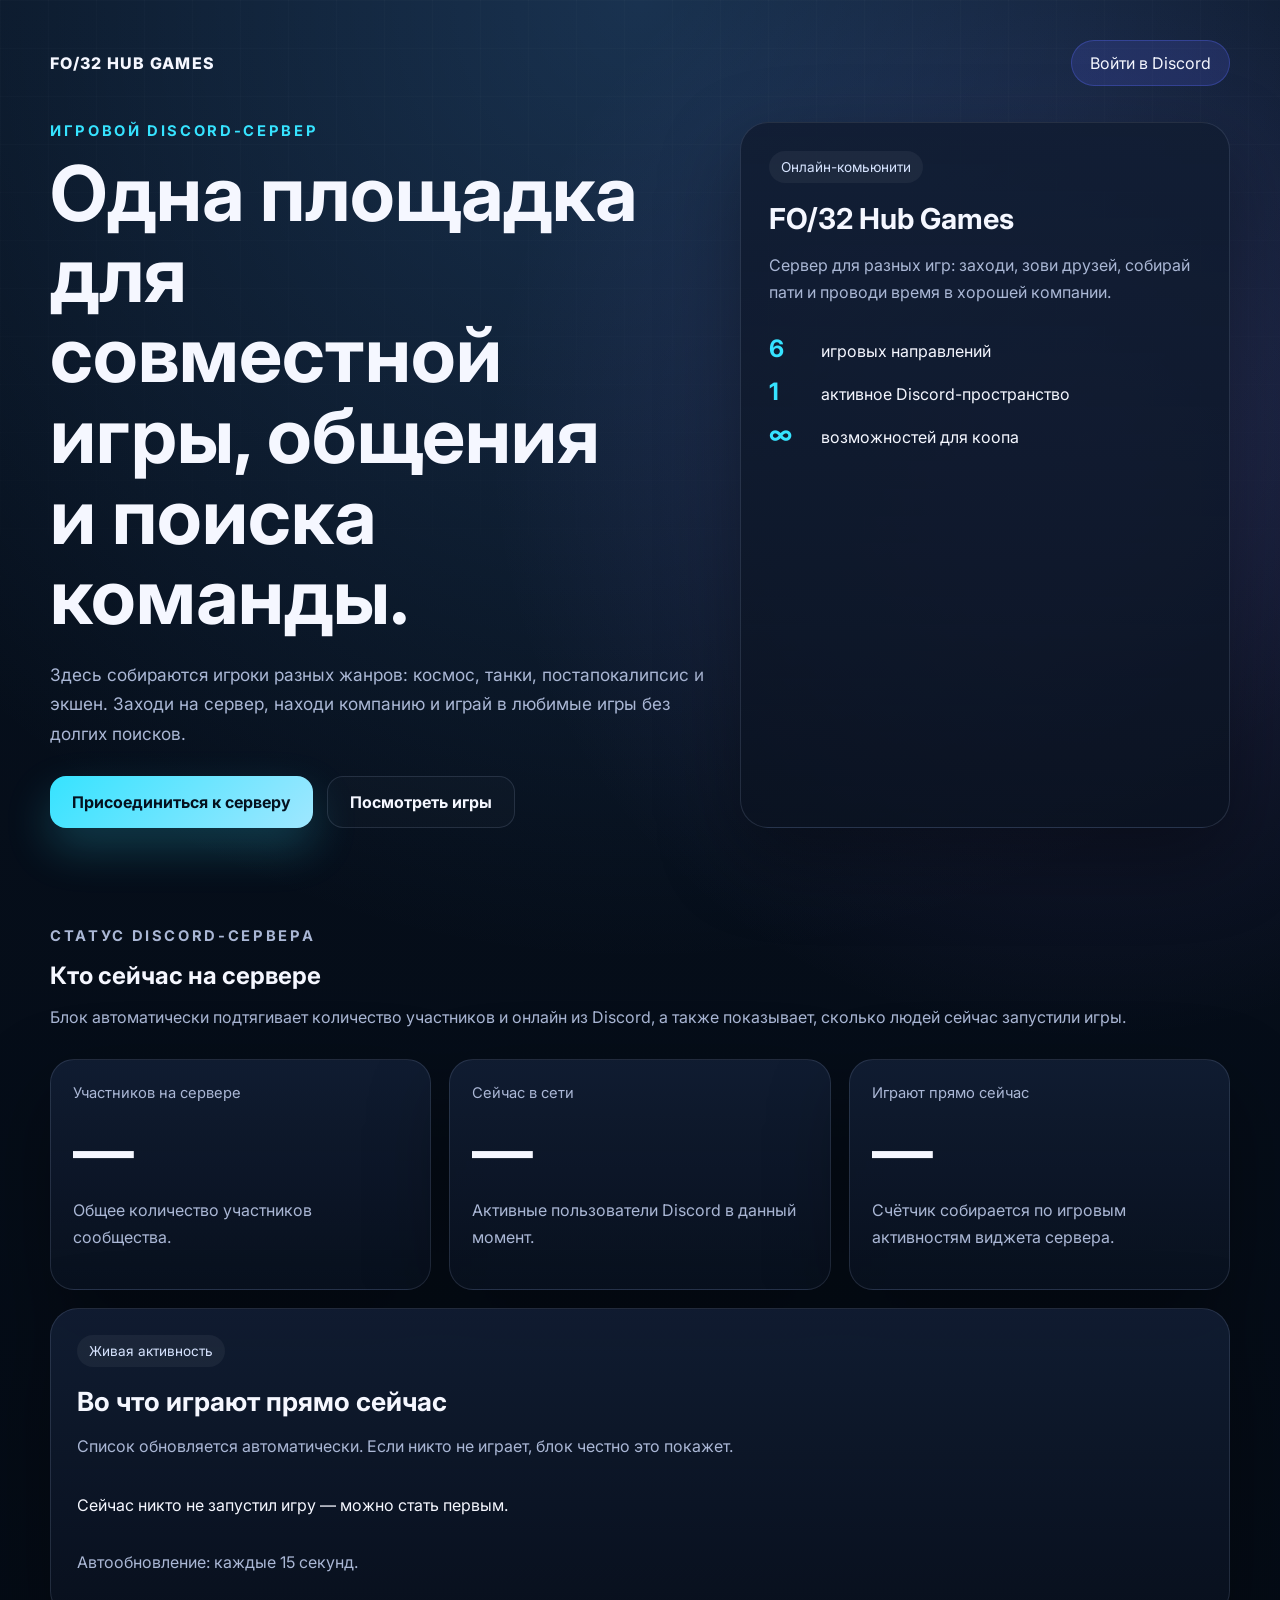
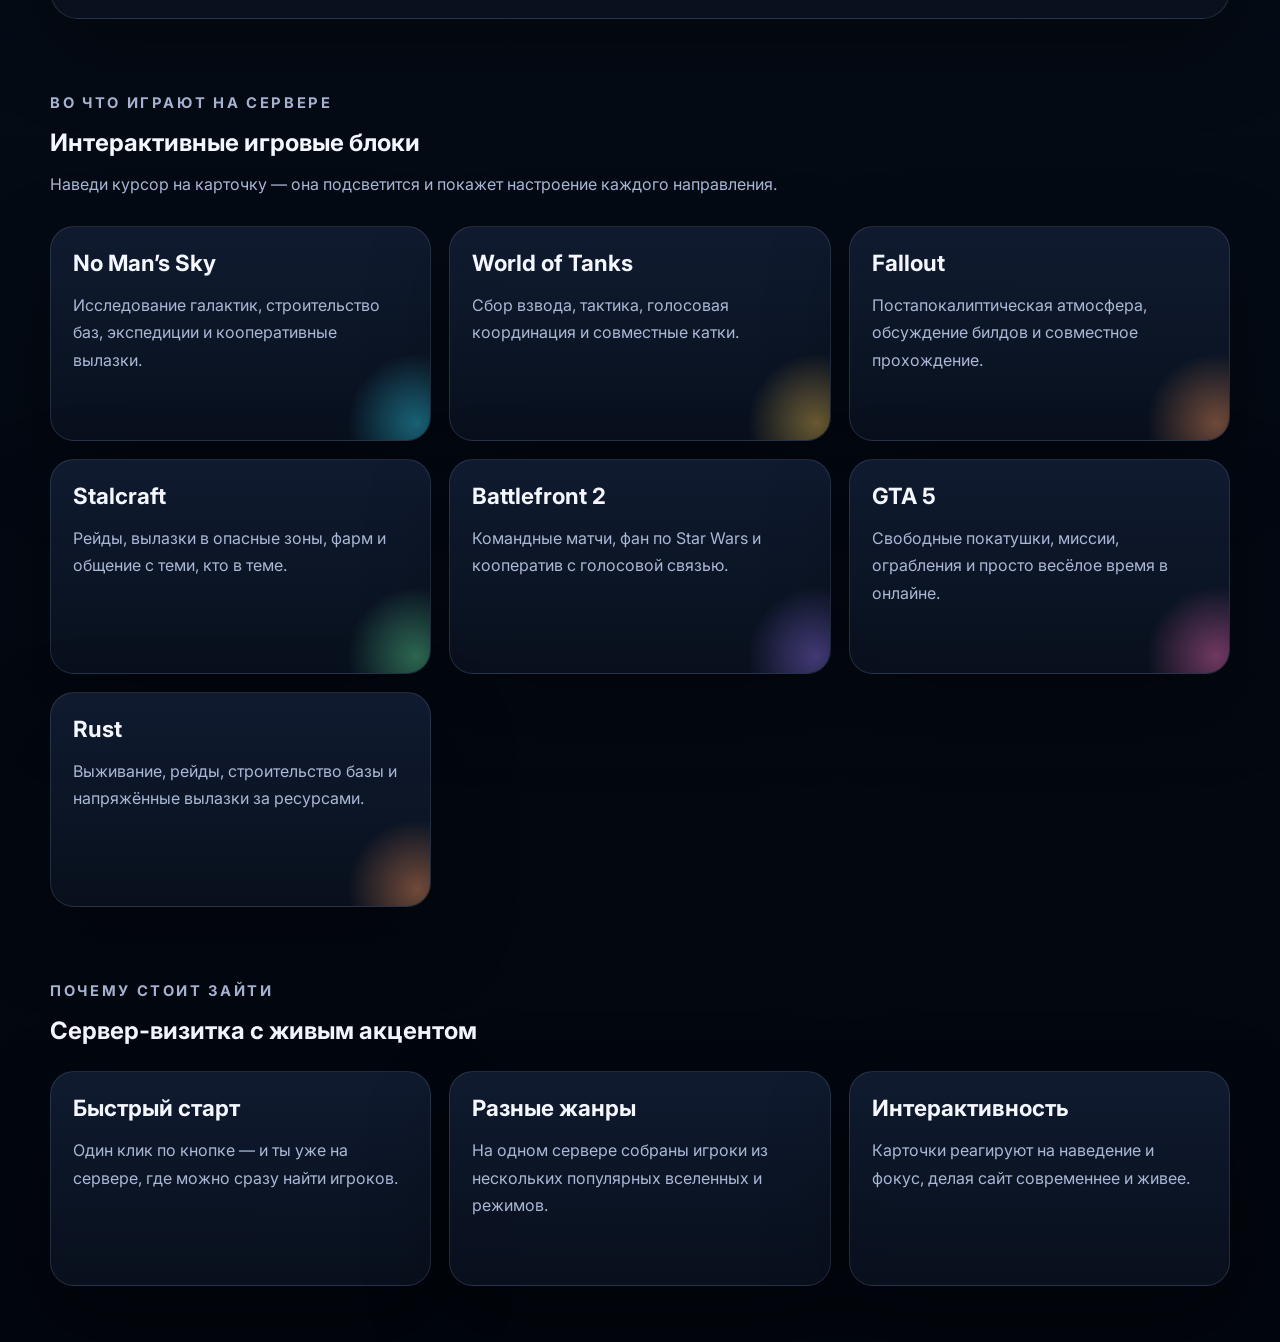
==== index.html @ f8ba15db "Remove webhook bridge support from status page" ====
<!doctype html>
<html lang="ru">
  <head>
    <meta charset="UTF-8" />
    <meta name="viewport" content="width=device-width, initial-scale=1.0" />
    <title>FO/32 Hub Games — Discord сервер для геймеров</title>
    <meta
      name="description"
      content="FO/32 Hub Games — Discord-сервер для совместной игры в No Man's Sky, World of Tanks, Fallout, Stalcraft, Battlefront 2 и GTA 5."
    />
    <link rel="preconnect" href="https://fonts.googleapis.com" />
    <link rel="preconnect" href="https://fonts.gstatic.com" crossorigin />
    <link
      href="https://fonts.googleapis.com/css2?family=Inter:wght@400;500;700;800&display=swap"
      rel="stylesheet"
    />
    <link rel="stylesheet" href="style.css" />
  </head>
  <body>
    <div class="page-shell">
      <header class="hero">
        <nav class="topbar">
          <div class="brand">FO/32 Hub Games</div>
          <a class="discord-link" href="https://discord.gg/TZqFmdJtBF" target="_blank" rel="noreferrer">
            Войти в Discord
          </a>
        </nav>

        <div class="hero__content">
          <div class="hero__text">
            <p class="eyebrow">Игровой Discord-сервер</p>
            <h1>Одна площадка для совместной игры, общения и поиска команды.</h1>
            <p class="hero__description">
              Здесь собираются игроки разных жанров: космос, танки, постапокалипсис и экшен.
              Заходи на сервер, находи компанию и играй в любимые игры без долгих поисков.
            </p>
            <div class="hero__actions">
              <a class="button button--primary" href="https://discord.gg/TZqFmdJtBF" target="_blank" rel="noreferrer">
                Присоединиться к серверу
              </a>
              <a class="button button--secondary" href="#games">Посмотреть игры</a>
            </div>
          </div>

          <div class="hero__panel interactive-card" data-accent="blue">
            <span class="panel-tag">Онлайн-комьюнити</span>
            <h2>FO/32 Hub Games</h2>
            <p>
              Сервер для разных игр: заходи, зови друзей, собирай пати и проводи время в хорошей компании.
            </p>
            <ul class="hero__stats">
              <li><strong>6</strong><span>игровых направлений</span></li>
              <li><strong>1</strong><span>активное Discord-пространство</span></li>
              <li><strong>∞</strong><span>возможностей для коопа</span></li>
            </ul>
          </div>
        </div>
      </header>

      <main>
        <section class="section status-section" id="status">
          <div class="section-heading">
            <p class="eyebrow">Статус Discord-сервера</p>
            <h2>Кто сейчас на сервере</h2>
            <p>
              Блок автоматически подтягивает количество участников и онлайн из Discord, а также показывает,
              сколько людей сейчас запустили игры.
            </p>
          </div>

          <div class="status-grid">
            <article class="status-card interactive-card" data-accent="cyan" tabindex="0">
              <span class="status-card__label">Участников на сервере</span>
              <strong class="status-card__value" data-stat="members">—</strong>
              <p class="status-card__meta">Общее количество участников сообщества.</p>
            </article>

            <article class="status-card interactive-card" data-accent="green" tabindex="0">
              <span class="status-card__label">Сейчас в сети</span>
              <strong class="status-card__value" data-stat="online">—</strong>
              <p class="status-card__meta">Активные пользователи Discord в данный момент.</p>
            </article>

            <article class="status-card interactive-card" data-accent="violet" tabindex="0">
              <span class="status-card__label">Играют прямо сейчас</span>
              <strong class="status-card__value" data-stat="playing">—</strong>
              <p class="status-card__meta">Счётчик собирается по игровым активностям виджета сервера.</p>
            </article>
          </div>

          <div class="status-panel interactive-card" data-accent="blue">
            <div>
              <span class="panel-tag">Живая активность</span>
              <h3>Во что играют прямо сейчас</h3>
              <p class="status-panel__text">
                Список обновляется автоматически. Если никто не играет, блок честно это покажет.
              </p>
            </div>
            <div class="status-games" data-active-games>Загрузка данных…</div>
            <p class="status-footnote">Автообновление: каждые 15 секунд.</p>
          </div>
        </section>

        <section class="section" id="games">
          <div class="section-heading">
            <p class="eyebrow">Во что играют на сервере</p>
            <h2>Интерактивные игровые блоки</h2>
            <p>
              Наведи курсор на карточку — она подсветится и покажет настроение каждого направления.
            </p>
          </div>

          <div class="games-grid">
            <article class="game-card interactive-card" data-accent="cyan" tabindex="0">
              <span class="game-card__glow"></span>
              <h3>No Man’s Sky</h3>
              <p>Исследование галактик, строительство баз, экспедиции и кооперативные вылазки.</p>
            </article>

            <article class="game-card interactive-card" data-accent="gold" tabindex="0">
              <span class="game-card__glow"></span>
              <h3>World of Tanks</h3>
              <p>Сбор взвода, тактика, голосовая координация и совместные катки.</p>
            </article>

            <article class="game-card interactive-card" data-accent="orange" tabindex="0">
              <span class="game-card__glow"></span>
              <h3>Fallout</h3>
              <p>Постапокалиптическая атмосфера, обсуждение билдов и совместное прохождение.</p>
            </article>

            <article class="game-card interactive-card" data-accent="green" tabindex="0">
              <span class="game-card__glow"></span>
              <h3>Stalcraft</h3>
              <p>Рейды, вылазки в опасные зоны, фарм и общение с теми, кто в теме.</p>
            </article>

            <article class="game-card interactive-card" data-accent="violet" tabindex="0">
              <span class="game-card__glow"></span>
              <h3>Battlefront 2</h3>
              <p>Командные матчи, фан по Star Wars и кооператив с голосовой связью.</p>
            </article>

            <article class="game-card interactive-card" data-accent="pink" tabindex="0">
              <span class="game-card__glow"></span>
              <h3>GTA 5</h3>
              <p>Свободные покатушки, миссии, ограбления и просто весёлое время в онлайне.</p>
            </article>

            <article class="game-card interactive-card" data-accent="orange" tabindex="0">
              <span class="game-card__glow"></span>
              <h3>Rust</h3>
              <p>Выживание, рейды, строительство базы и напряжённые вылазки за ресурсами.</p>
            </article>
          </div>
        </section>

        <section class="section about">
          <div class="section-heading">
            <p class="eyebrow">Почему стоит зайти</p>
            <h2>Сервер-визитка с живым акцентом</h2>
          </div>

          <div class="features-grid">
            <article class="feature-card interactive-card" data-accent="blue" tabindex="0">
              <h3>Быстрый старт</h3>
              <p>Один клик по кнопке — и ты уже на сервере, где можно сразу найти игроков.</p>
            </article>
            <article class="feature-card interactive-card" data-accent="green" tabindex="0">
              <h3>Разные жанры</h3>
              <p>На одном сервере собраны игроки из нескольких популярных вселенных и режимов.</p>
            </article>
            <article class="feature-card interactive-card" data-accent="violet" tabindex="0">
              <h3>Интерактивность</h3>
              <p>Карточки реагируют на наведение и фокус, делая сайт современнее и живее.</p>
            </article>
          </div>
        </section>
      </main>
    </div>

    <script src="script.js"></script>
  </body>
</html>
---- style.css ----
:root {
  color-scheme: dark;
  --bg: #07111f;
  --bg-soft: rgba(11, 21, 37, 0.78);
  --card: rgba(14, 24, 42, 0.82);
  --line: rgba(151, 164, 197, 0.18);
  --text: #f5f7ff;
  --muted: #aab7d5;
  --blue: #5aa8ff;
  --cyan: #36e3ff;
  --gold: #ffcd57;
  --orange: #ff9a5f;
  --green: #67f0a6;
  --violet: #9a7cff;
  --pink: #ff6fbe;
  --shadow: 0 30px 80px rgba(0, 0, 0, 0.35);
}

* {
  box-sizing: border-box;
}

html {
  scroll-behavior: smooth;
}

body {
  margin: 0;
  min-height: 100vh;
  font-family: 'Inter', system-ui, sans-serif;
  color: var(--text);
  background:
    radial-gradient(circle at top, rgba(90, 168, 255, 0.22), transparent 32%),
    radial-gradient(circle at 85% 15%, rgba(154, 124, 255, 0.18), transparent 22%),
    linear-gradient(180deg, #07111f 0%, #02060d 100%);
}

body::before {
  content: '';
  position: fixed;
  inset: 0;
  pointer-events: none;
  background-image: linear-gradient(rgba(255, 255, 255, 0.03) 1px, transparent 1px),
    linear-gradient(90deg, rgba(255, 255, 255, 0.03) 1px, transparent 1px);
  background-size: 48px 48px;
  mask-image: linear-gradient(180deg, rgba(255, 255, 255, 0.55), transparent 90%);
}

.page-shell {
  width: min(1180px, calc(100% - 32px));
  margin: 0 auto;
  padding: 24px 0 56px;
}

.topbar,
.hero__content,
.games-grid,
.features-grid {
  display: grid;
}

.topbar {
  grid-template-columns: repeat(2, minmax(0, 1fr));
  align-items: center;
  gap: 16px;
  margin-bottom: 36px;
}

.brand {
  font-size: 1rem;
  font-weight: 800;
  letter-spacing: 0.08em;
  text-transform: uppercase;
}

.discord-link,
.button {
  display: inline-flex;
  align-items: center;
  justify-content: center;
  gap: 10px;
  text-decoration: none;
  transition: transform 180ms ease, box-shadow 180ms ease, border-color 180ms ease, background 180ms ease;
}

.discord-link {
  justify-self: end;
  padding: 12px 18px;
  color: var(--text);
  background: rgba(88, 101, 242, 0.18);
  border: 1px solid rgba(88, 101, 242, 0.35);
  border-radius: 999px;
}

.hero {
  padding: 16px 0 24px;
}

.hero__content {
  grid-template-columns: minmax(0, 1.15fr) minmax(320px, 0.85fr);
  gap: 28px;
  align-items: stretch;
}

.eyebrow {
  margin: 0 0 14px;
  font-size: 0.92rem;
  font-weight: 700;
  letter-spacing: 0.18em;
  text-transform: uppercase;
  color: var(--cyan);
}

.hero h1,
.section-heading h2 {
  margin: 0;
  line-height: 1.05;
}

.hero h1 {
  font-size: clamp(2.5rem, 6vw, 5.2rem);
  max-width: 12ch;
}

.hero__description,
.section-heading p,
.game-card p,
.feature-card p,
.hero__panel p {
  color: var(--muted);
  line-height: 1.7;
}

.hero__description {
  max-width: 62ch;
  margin: 22px 0 0;
  font-size: 1.08rem;
}

.hero__actions {
  display: flex;
  flex-wrap: wrap;
  gap: 14px;
  margin-top: 28px;
}

.button {
  min-height: 52px;
  padding: 14px 22px;
  border-radius: 16px;
  font-weight: 700;
}

.button--primary {
  color: #04111f;
  background: linear-gradient(135deg, var(--cyan), #9fe7ff);
  box-shadow: 0 20px 45px rgba(54, 227, 255, 0.22);
}

.button--secondary {
  color: var(--text);
  border: 1px solid var(--line);
  background: rgba(255, 255, 255, 0.02);
}

.interactive-card {
  position: relative;
  overflow: hidden;
  border: 1px solid var(--line);
  background: linear-gradient(180deg, rgba(17, 29, 51, 0.92), rgba(10, 18, 32, 0.82));
  box-shadow: var(--shadow);
}

.interactive-card::before {
  content: '';
  position: absolute;
  inset: -40%;
  background: radial-gradient(circle, color-mix(in srgb, var(--accent, var(--blue)) 48%, transparent) 0%, transparent 58%);
  opacity: 0;
  transform: translate(var(--pointer-x, 0), var(--pointer-y, 0));
  transition: opacity 180ms ease;
  pointer-events: none;
}

.interactive-card:hover::before,
.interactive-card:focus-visible::before,
.interactive-card.is-active::before {
  opacity: 0.85;
}

.interactive-card:hover,
.interactive-card:focus-visible,
.discord-link:hover,
.button:hover {
  transform: translateY(-3px);
}

.interactive-card:hover,
.interactive-card:focus-visible,
.interactive-card.is-active,
.discord-link:hover,
.button:hover {
  border-color: color-mix(in srgb, var(--accent, var(--blue)) 45%, white 8%);
  box-shadow: 0 28px 80px color-mix(in srgb, var(--accent, var(--blue)) 18%, rgba(0, 0, 0, 0.45));
}

.hero__panel {
  padding: 28px;
  border-radius: 28px;
}

.panel-tag {
  display: inline-flex;
  padding: 8px 12px;
  border-radius: 999px;
  background: rgba(255, 255, 255, 0.05);
  color: #d7e4ff;
  font-size: 0.85rem;
  margin-bottom: 18px;
}

.hero__panel h2 {
  margin: 0 0 10px;
  font-size: 1.8rem;
}

.hero__stats {
  list-style: none;
  padding: 0;
  margin: 28px 0 0;
  display: grid;
  gap: 14px;
}

.hero__stats li {
  display: flex;
  align-items: baseline;
  gap: 12px;
}

.hero__stats strong {
  min-width: 40px;
  font-size: 1.5rem;
  color: var(--cyan);
}

.section {
  margin-top: 72px;
}

.status-grid {
  display: grid;
  grid-template-columns: repeat(3, minmax(0, 1fr));
  gap: 18px;
  margin-bottom: 18px;
}

.status-card {
  min-height: 180px;
  padding: 22px;
  border-radius: 24px;
}

.status-card__label {
  display: inline-block;
  color: var(--muted);
  font-size: 0.92rem;
  margin-bottom: 18px;
}

.status-card__value {
  display: block;
  font-size: clamp(2.2rem, 5vw, 3.8rem);
  line-height: 1;
  margin-bottom: 14px;
  color: var(--text);
}

.status-card__meta,
.status-panel__text,
.status-footnote {
  color: var(--muted);
  line-height: 1.7;
}

.status-panel {
  display: grid;
  gap: 18px;
  padding: 26px;
  border-radius: 28px;
}

.status-panel h3 {
  margin: 0 0 10px;
  font-size: 1.65rem;
}

.status-games {
  display: flex;
  flex-wrap: wrap;
  gap: 12px;
}

.status-chip {
  display: inline-flex;
  align-items: center;
  gap: 8px;
  padding: 10px 14px;
  border-radius: 999px;
  background: rgba(255, 255, 255, 0.06);
  border: 1px solid rgba(255, 255, 255, 0.1);
  color: var(--text);
  font-weight: 600;
}

.status-chip__count {
  display: inline-flex;
  align-items: center;
  justify-content: center;
  min-width: 24px;
  height: 24px;
  padding: 0 7px;
  border-radius: 999px;
  background: color-mix(in srgb, var(--accent, var(--blue)) 35%, rgba(255, 255, 255, 0.15));
  color: var(--text);
  font-size: 0.86rem;
}

.section-heading {
  margin-bottom: 28px;
}

.games-grid {
  grid-template-columns: repeat(3, minmax(0, 1fr));
  gap: 18px;
}

.game-card,
.feature-card {
  min-height: 215px;
  padding: 22px;
  border-radius: 24px;
}

.game-card {
  isolation: isolate;
}

.game-card__glow {
  position: absolute;
  inset: auto -15% -25% auto;
  width: 140px;
  height: 140px;
  background: radial-gradient(circle, color-mix(in srgb, var(--accent, var(--blue)) 42%, transparent), transparent 70%);
  z-index: -1;
  transition: transform 220ms ease;
}

.game-card:hover .game-card__glow,
.game-card:focus-visible .game-card__glow,
.game-card.is-active .game-card__glow {
  transform: scale(1.15);
}

.game-card h3,
.feature-card h3 {
  margin: 0 0 12px;
  font-size: 1.4rem;
}

.features-grid {
  grid-template-columns: repeat(3, minmax(0, 1fr));
  gap: 18px;
}

[data-accent='blue'] {
  --accent: var(--blue);
}
[data-accent='cyan'] {
  --accent: var(--cyan);
}
[data-accent='gold'] {
  --accent: var(--gold);
}
[data-accent='orange'] {
  --accent: var(--orange);
}
[data-accent='green'] {
  --accent: var(--green);
}
[data-accent='violet'] {
  --accent: var(--violet);
}
[data-accent='pink'] {
  --accent: var(--pink);
}

@media (max-width: 960px) {
  .hero__content,
  .status-grid,
  .games-grid,
  .features-grid {
    grid-template-columns: 1fr;
  }

  .hero h1 {
    max-width: 100%;
  }
}

@media (max-width: 640px) {
  .page-shell {
    width: min(100% - 20px, 1180px);
    padding-top: 18px;
  }

  .topbar {
    grid-template-columns: 1fr;
  }

  .discord-link {
    justify-self: start;
  }

  .hero__panel,
  .game-card,
  .feature-card {
    border-radius: 22px;
  }

  .hero h1 {
    font-size: clamp(2.1rem, 13vw, 4rem);
  }
}
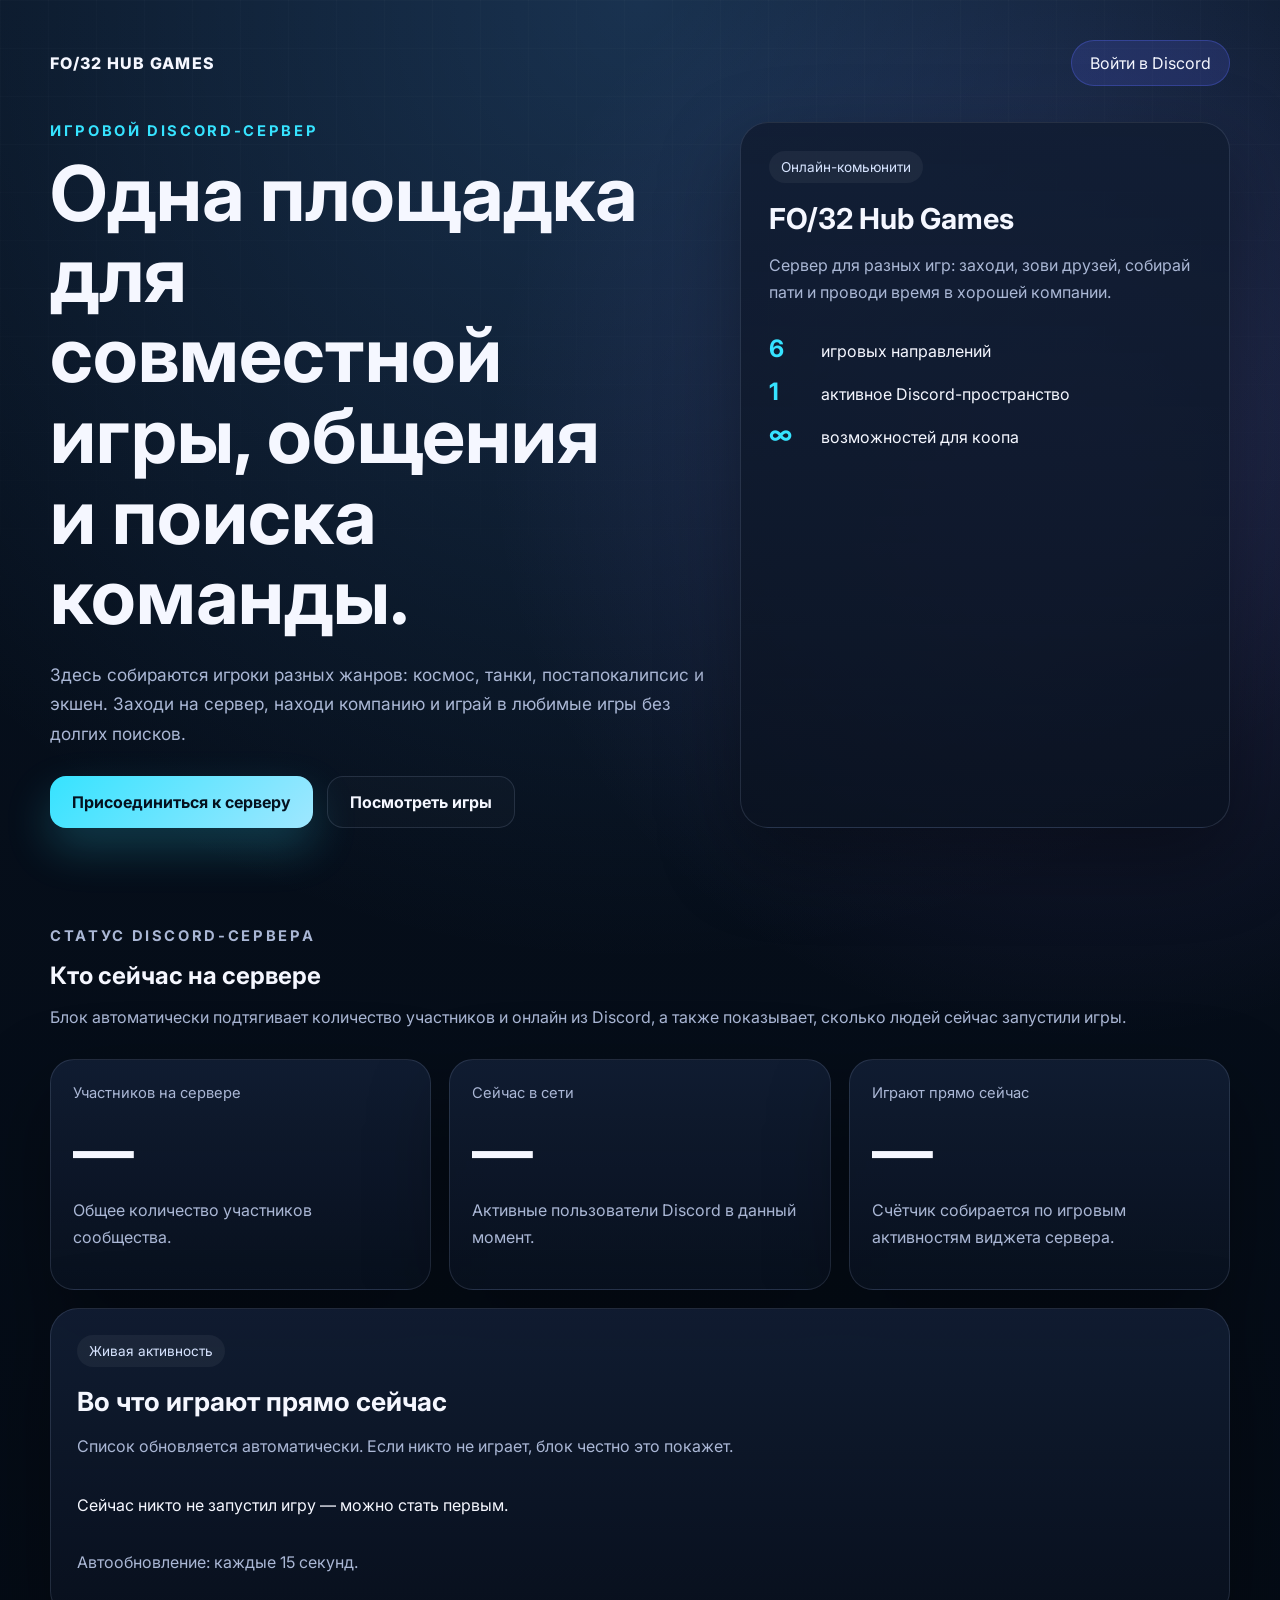
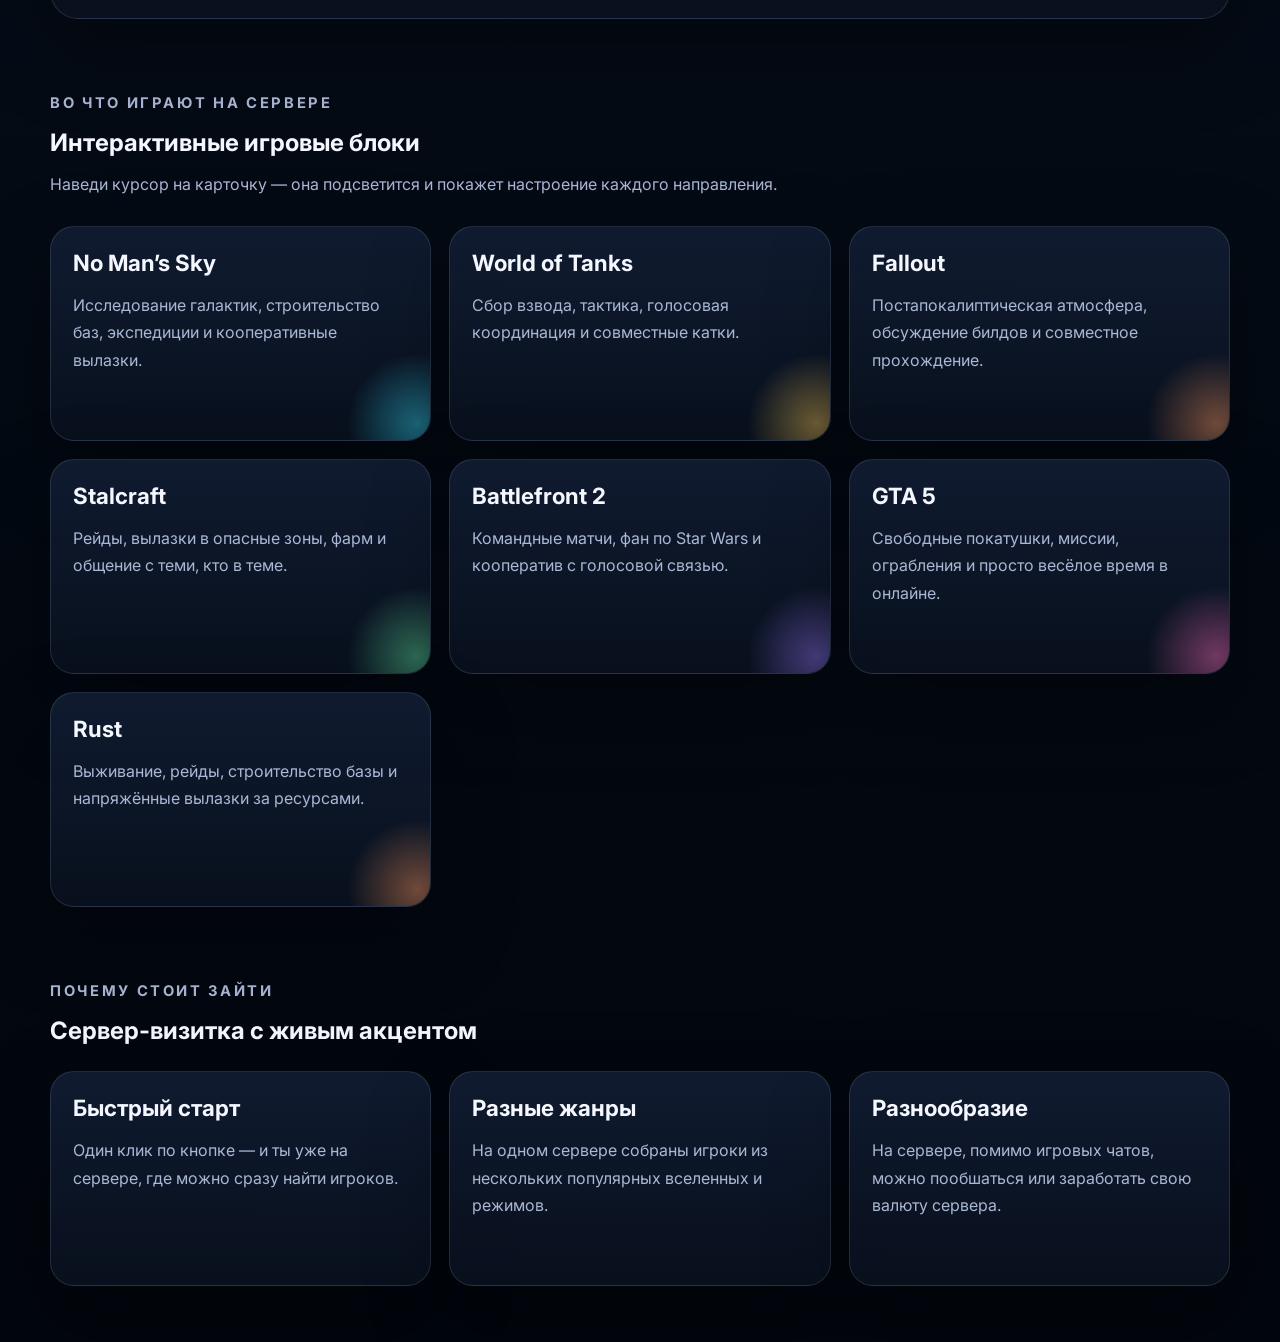
==== commit 61f65e2d: "Update index.html" ====
--- a/index.html
+++ b/index.html
@@ -171,8 +171,8 @@
               <p>На одном сервере собраны игроки из нескольких популярных вселенных и режимов.</p>
             </article>
             <article class="feature-card interactive-card" data-accent="violet" tabindex="0">
-              <h3>Интерактивность</h3>
-              <p>Карточки реагируют на наведение и фокус, делая сайт современнее и живее.</p>
+              <h3>Разнообразие</h3>
+              <p>На сервере, помимо игровых чатов, можно пообшаться или заработать свою валюту сервера.</p>
             </article>
           </div>
         </section>
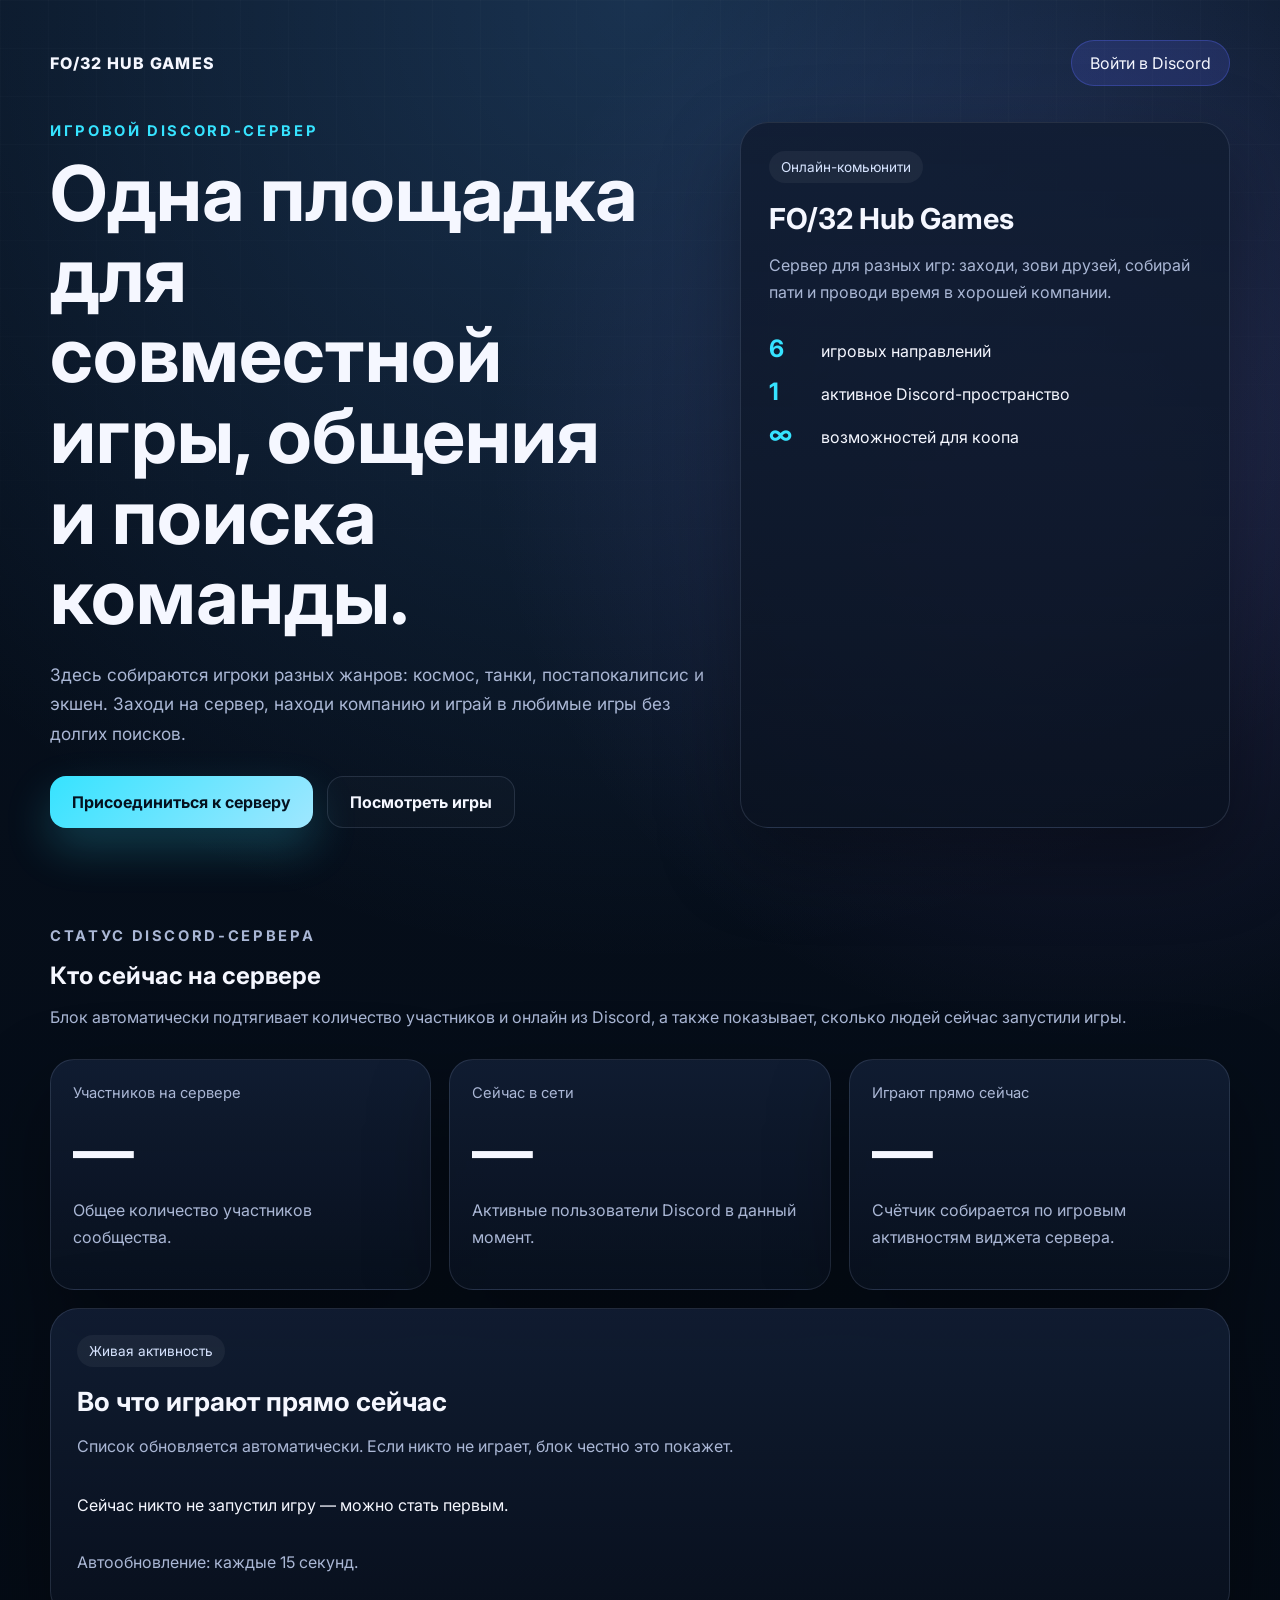
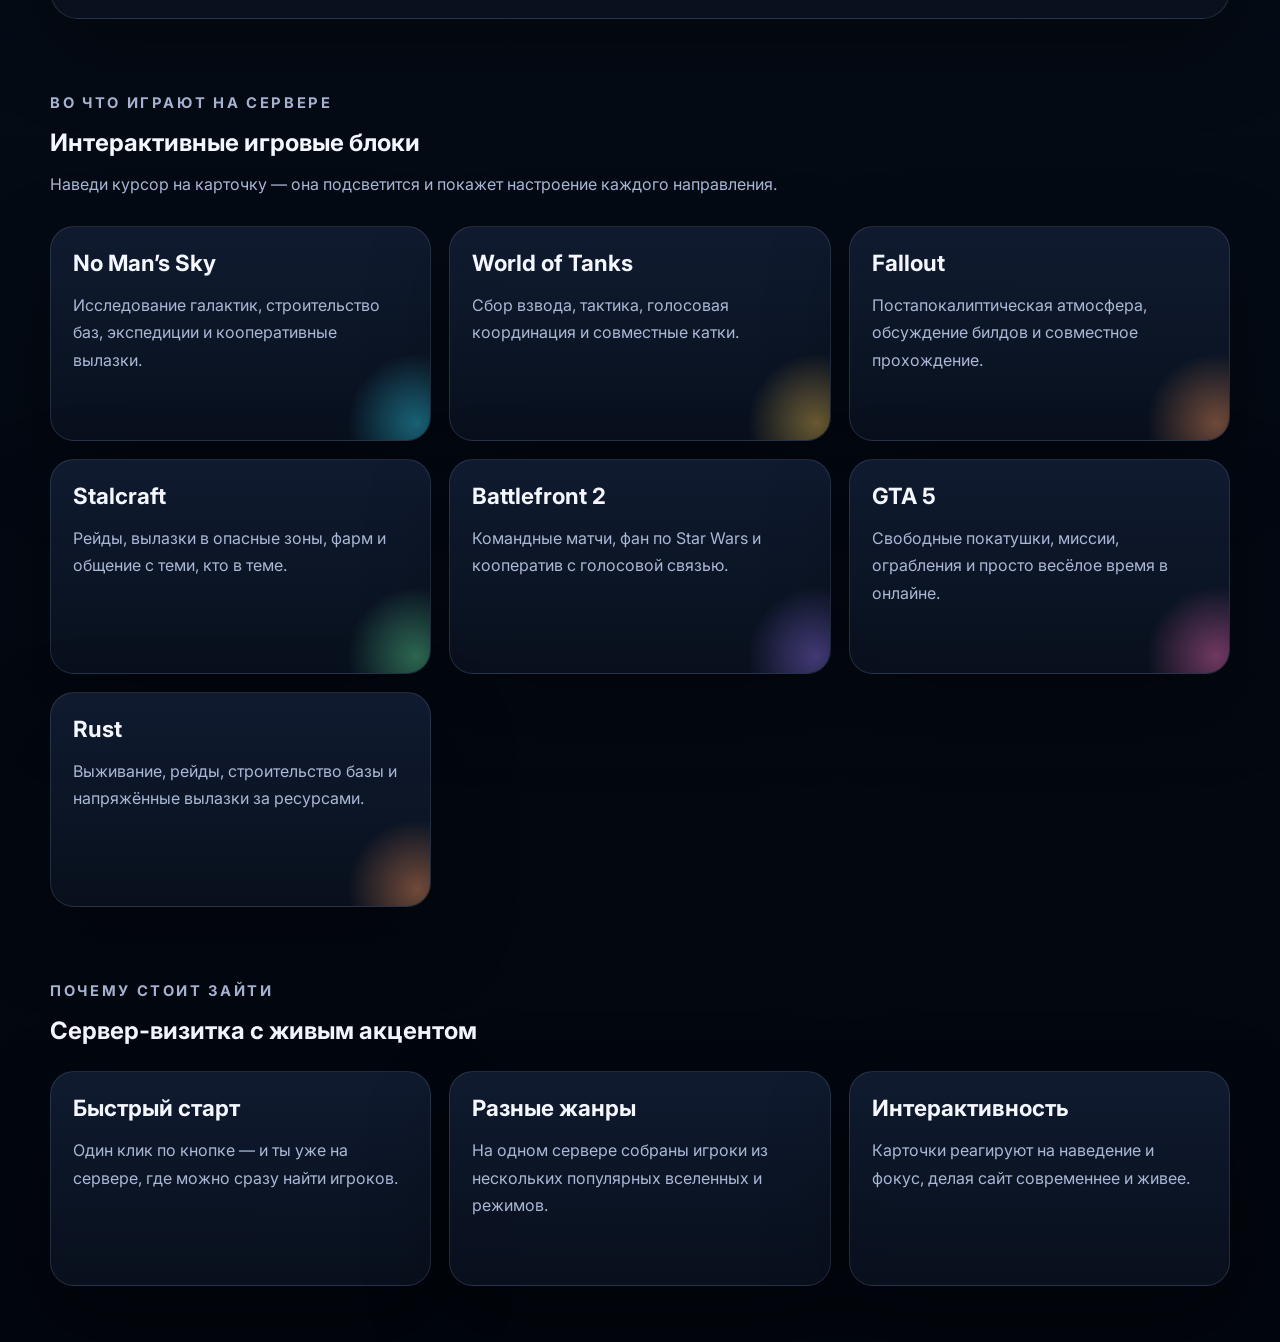
==== commit 0d278266: "Add favicon support for browser tab" ====
--- a/index.html
+++ b/index.html
@@ -8,6 +8,7 @@
       name="description"
       content="FO/32 Hub Games — Discord-сервер для совместной игры в No Man's Sky, World of Tanks, Fallout, Stalcraft, Battlefront 2 и GTA 5."
     />
+    <link rel="icon" type="image/svg+xml" href="favicon.svg" />
     <link rel="preconnect" href="https://fonts.googleapis.com" />
     <link rel="preconnect" href="https://fonts.gstatic.com" crossorigin />
     <link
@@ -171,8 +172,8 @@
               <p>На одном сервере собраны игроки из нескольких популярных вселенных и режимов.</p>
             </article>
             <article class="feature-card interactive-card" data-accent="violet" tabindex="0">
-              <h3>Разнообразие</h3>
-              <p>На сервере, помимо игровых чатов, можно пообшаться или заработать свою валюту сервера.</p>
+              <h3>Интерактивность</h3>
+              <p>Карточки реагируют на наведение и фокус, делая сайт современнее и живее.</p>
             </article>
           </div>
         </section>
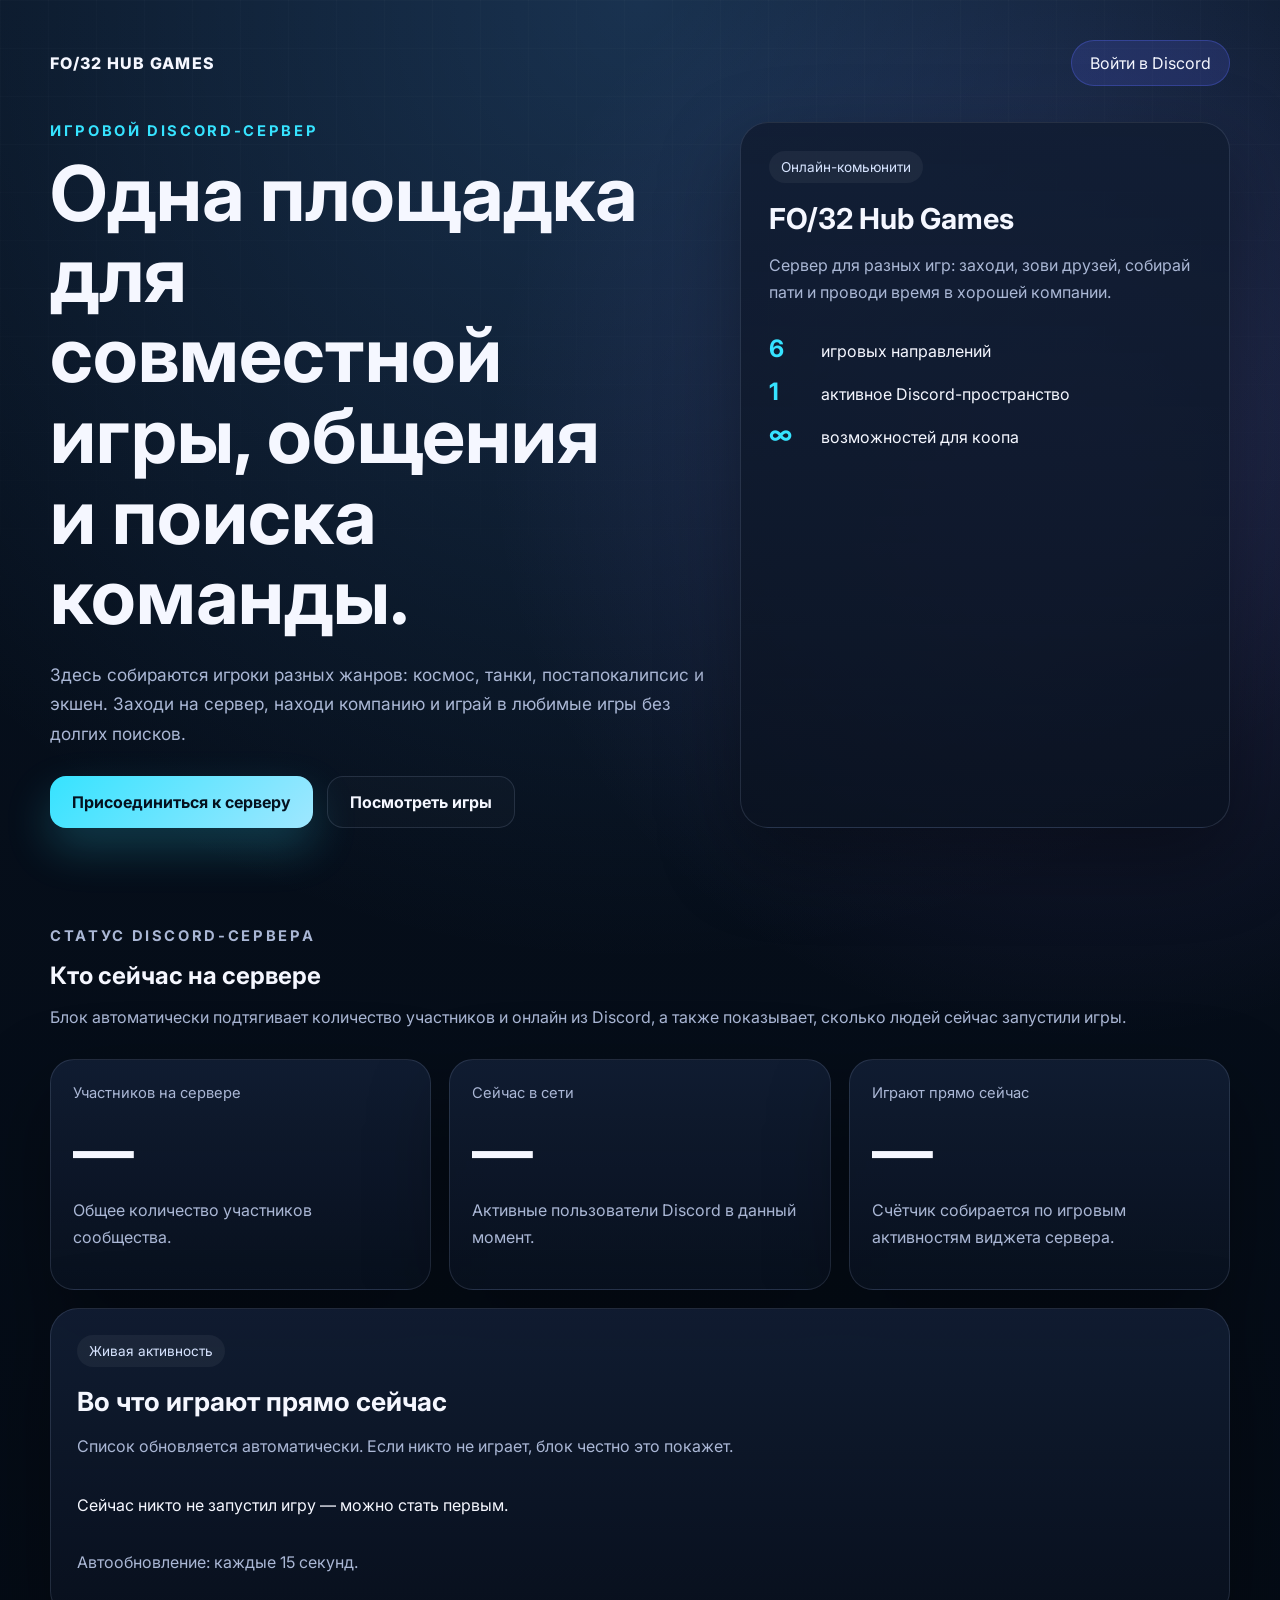
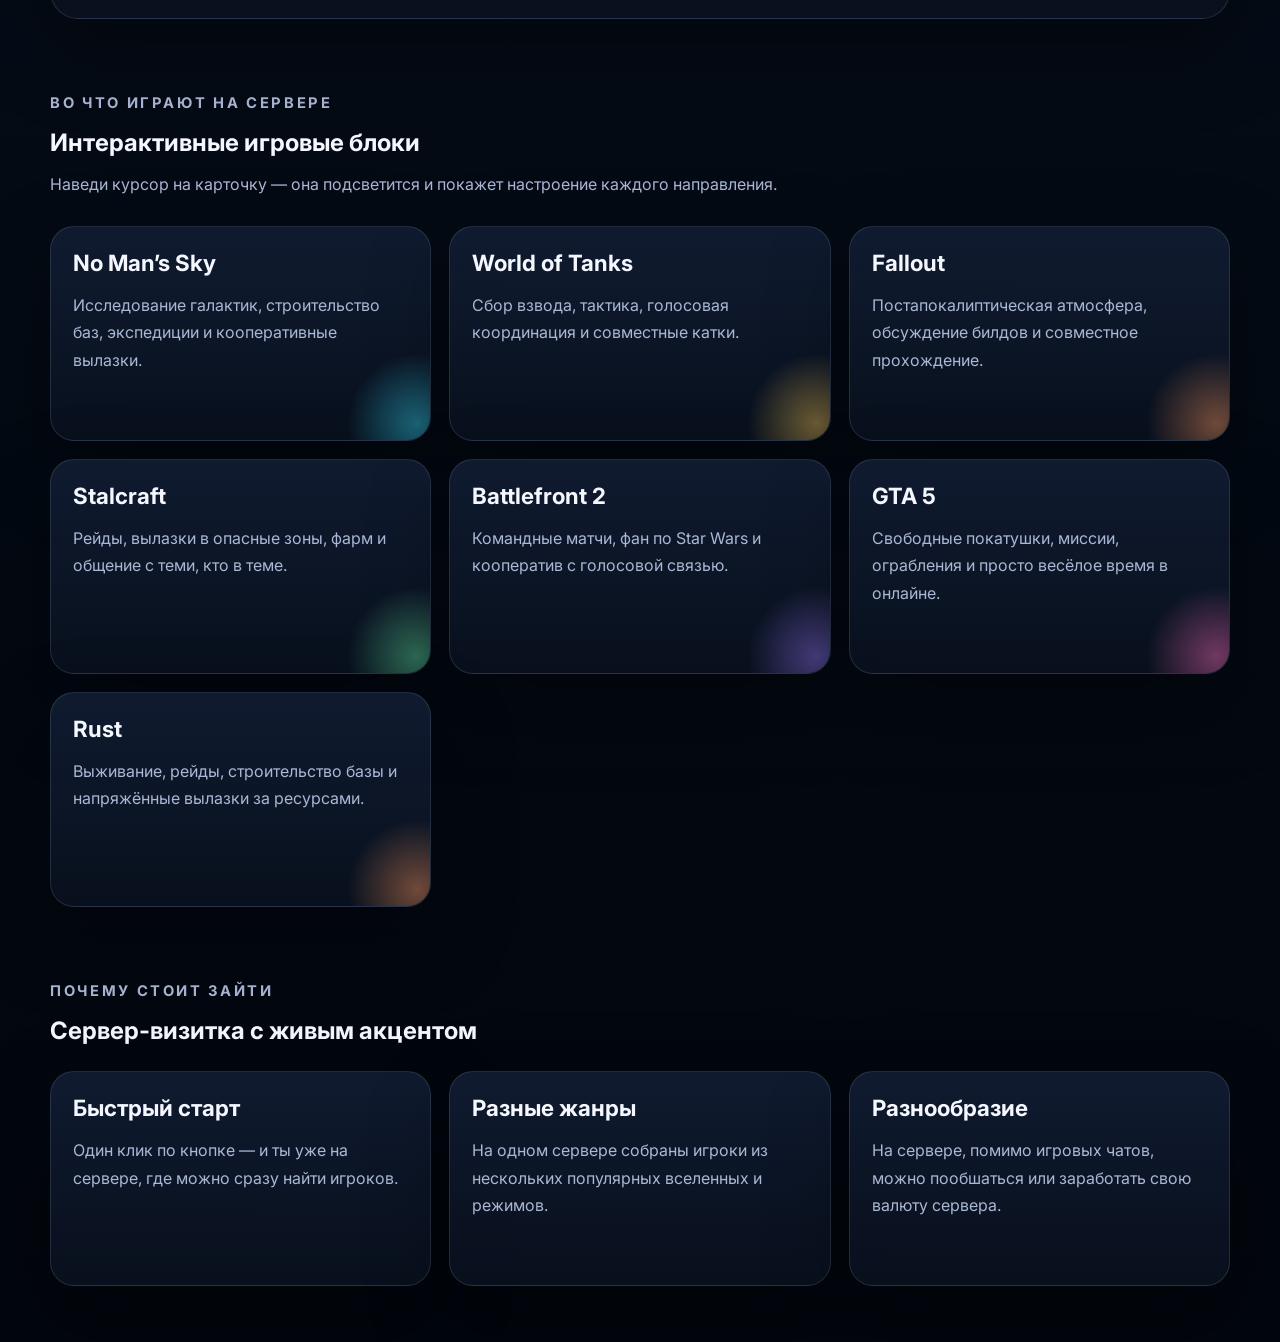
==== commit c3c8c10d: "Merge branch 'main' into codex/-discord-ytx0m3" ====
--- a/index.html
+++ b/index.html
@@ -172,8 +172,8 @@
               <p>На одном сервере собраны игроки из нескольких популярных вселенных и режимов.</p>
             </article>
             <article class="feature-card interactive-card" data-accent="violet" tabindex="0">
-              <h3>Интерактивность</h3>
-              <p>Карточки реагируют на наведение и фокус, делая сайт современнее и живее.</p>
+              <h3>Разнообразие</h3>
+              <p>На сервере, помимо игровых чатов, можно пообшаться или заработать свою валюту сервера.</p>
             </article>
           </div>
         </section>
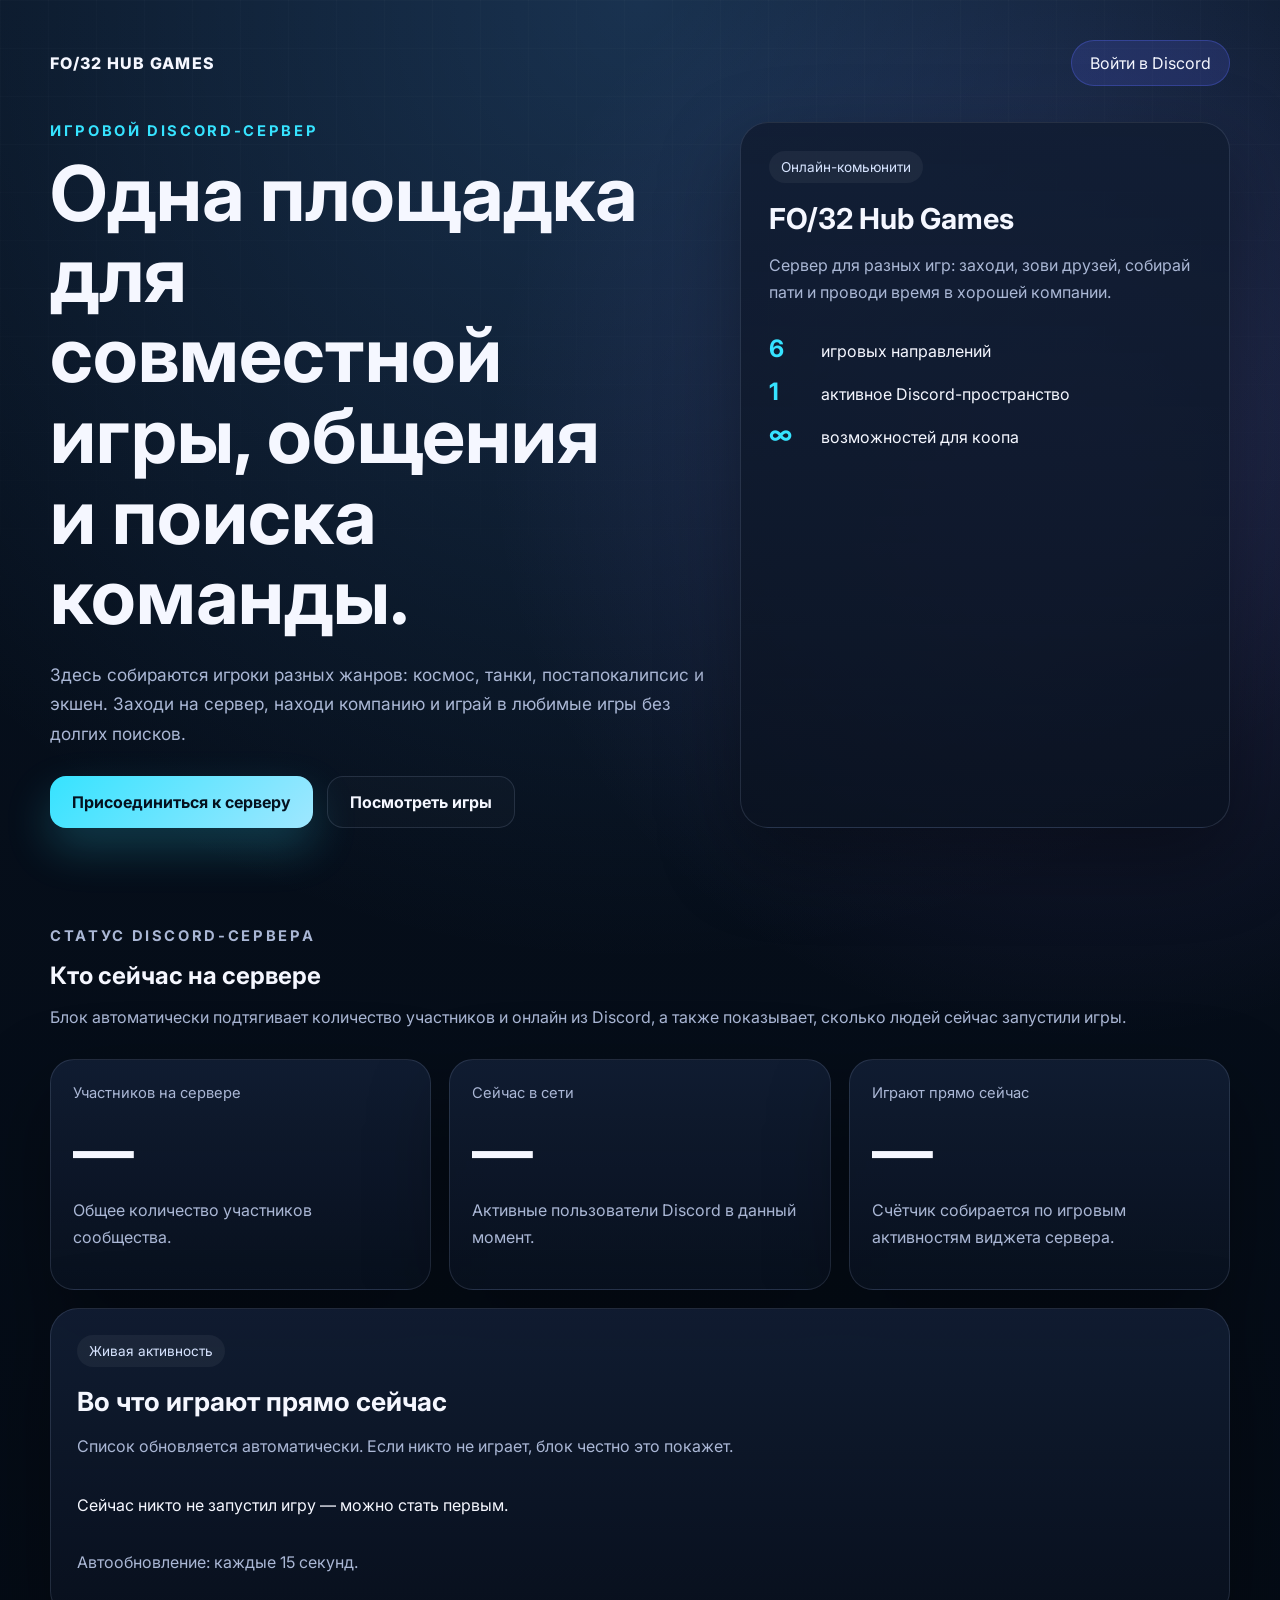
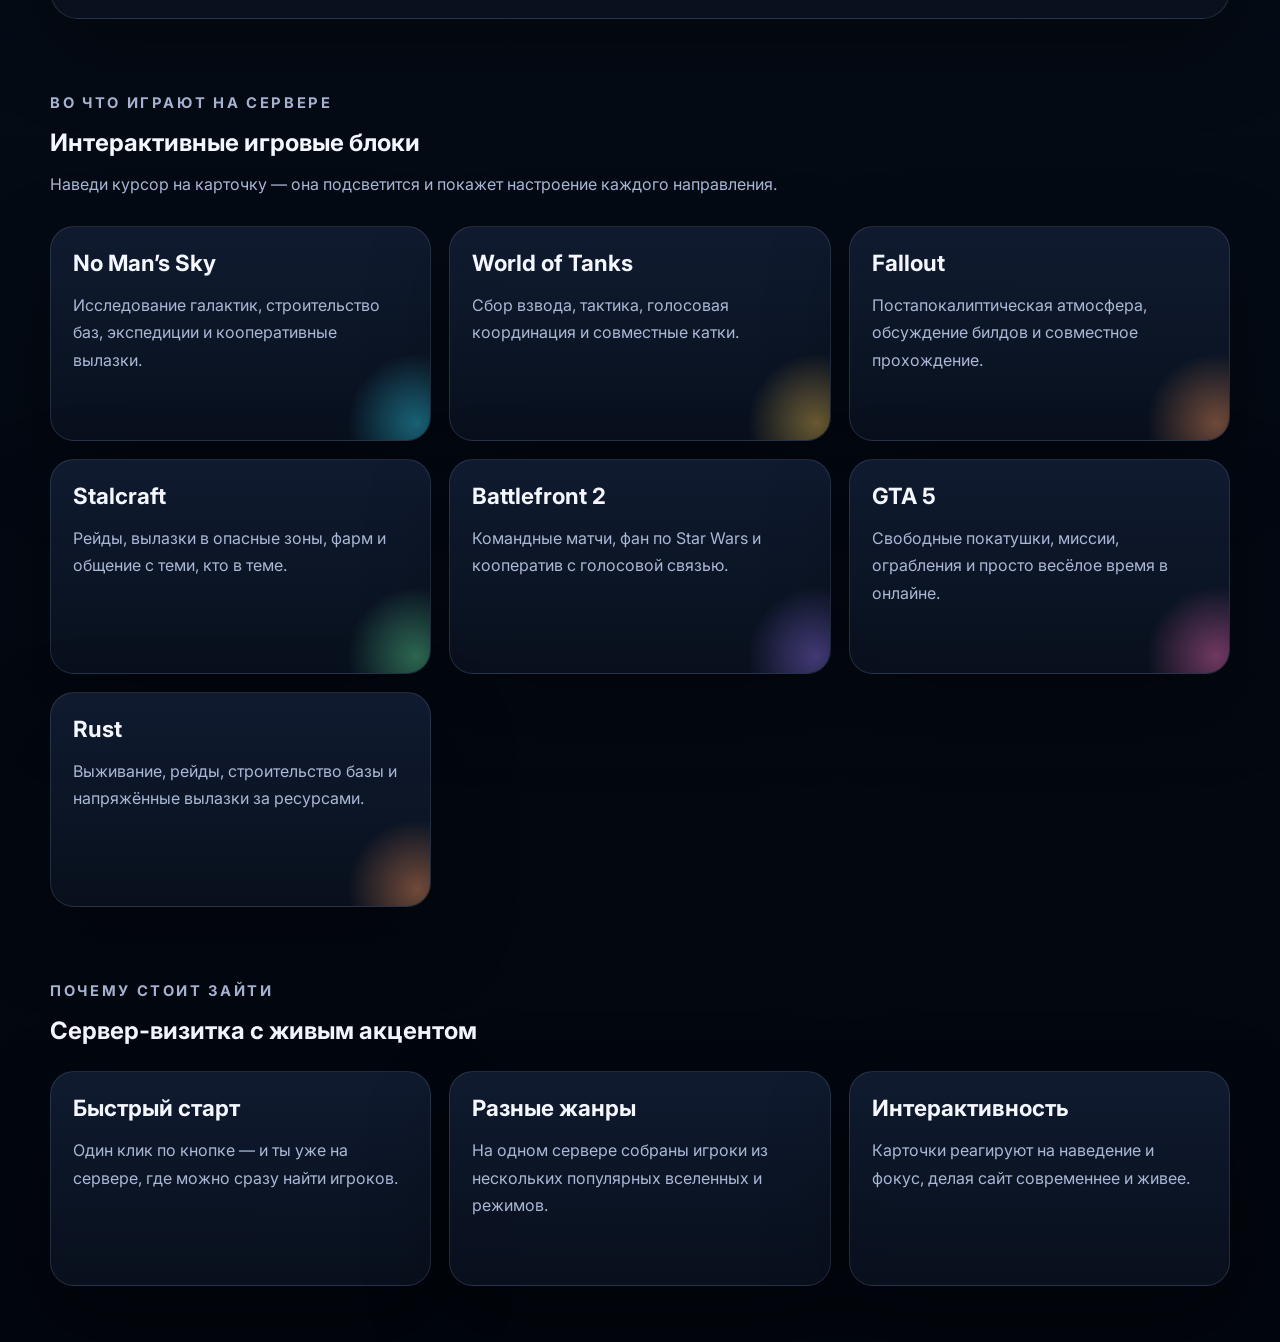
==== commit 0af1f010: "Remove binary favicon assets from Pages build" ====
--- a/index.html
+++ b/index.html
@@ -172,8 +172,8 @@
               <p>На одном сервере собраны игроки из нескольких популярных вселенных и режимов.</p>
             </article>
             <article class="feature-card interactive-card" data-accent="violet" tabindex="0">
-              <h3>Разнообразие</h3>
-              <p>На сервере, помимо игровых чатов, можно пообшаться или заработать свою валюту сервера.</p>
+              <h3>Интерактивность</h3>
+              <p>Карточки реагируют на наведение и фокус, делая сайт современнее и живее.</p>
             </article>
           </div>
         </section>
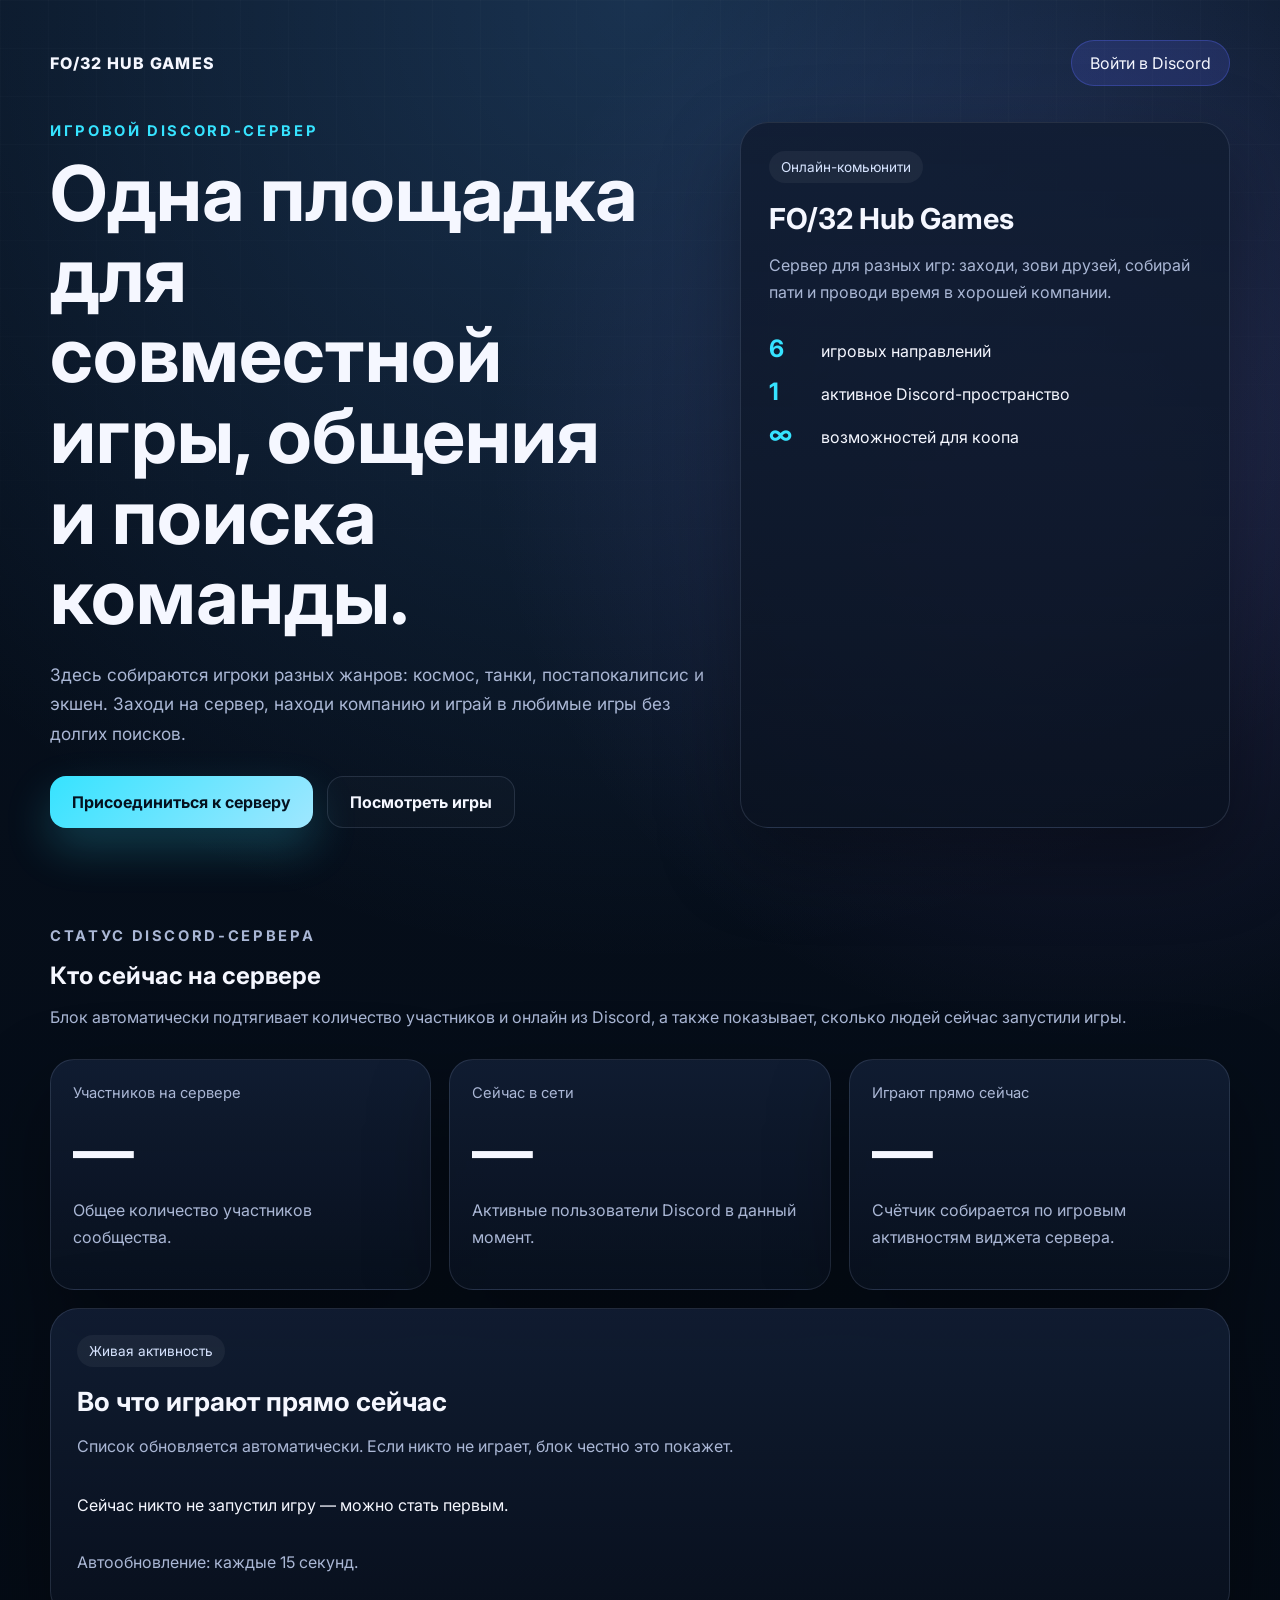
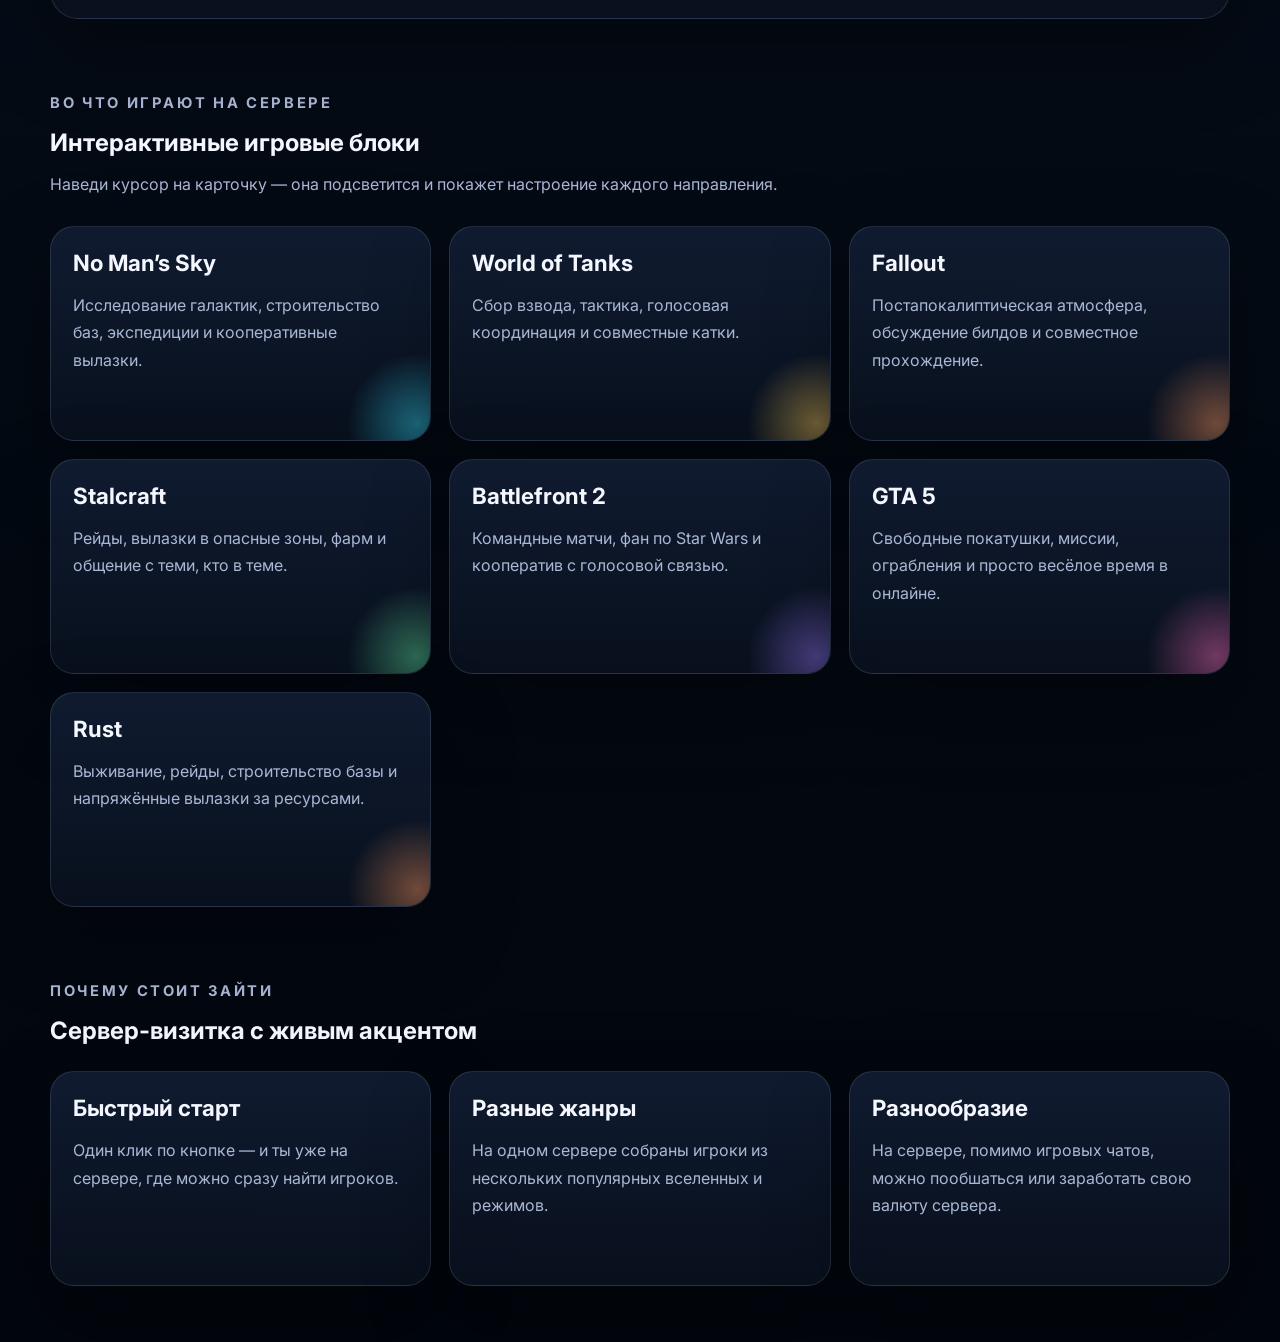
==== commit 745eb966: "Update index.html" ====
--- a/index.html
+++ b/index.html
@@ -172,8 +172,8 @@
               <p>На одном сервере собраны игроки из нескольких популярных вселенных и режимов.</p>
             </article>
             <article class="feature-card interactive-card" data-accent="violet" tabindex="0">
-              <h3>Интерактивность</h3>
-              <p>Карточки реагируют на наведение и фокус, делая сайт современнее и живее.</p>
+              <h3>Разнообразие</h3>
+              <p>На сервере, помимо игровых чатов, можно пообшаться или заработать свою валюту сервера.</p>
             </article>
           </div>
         </section>
